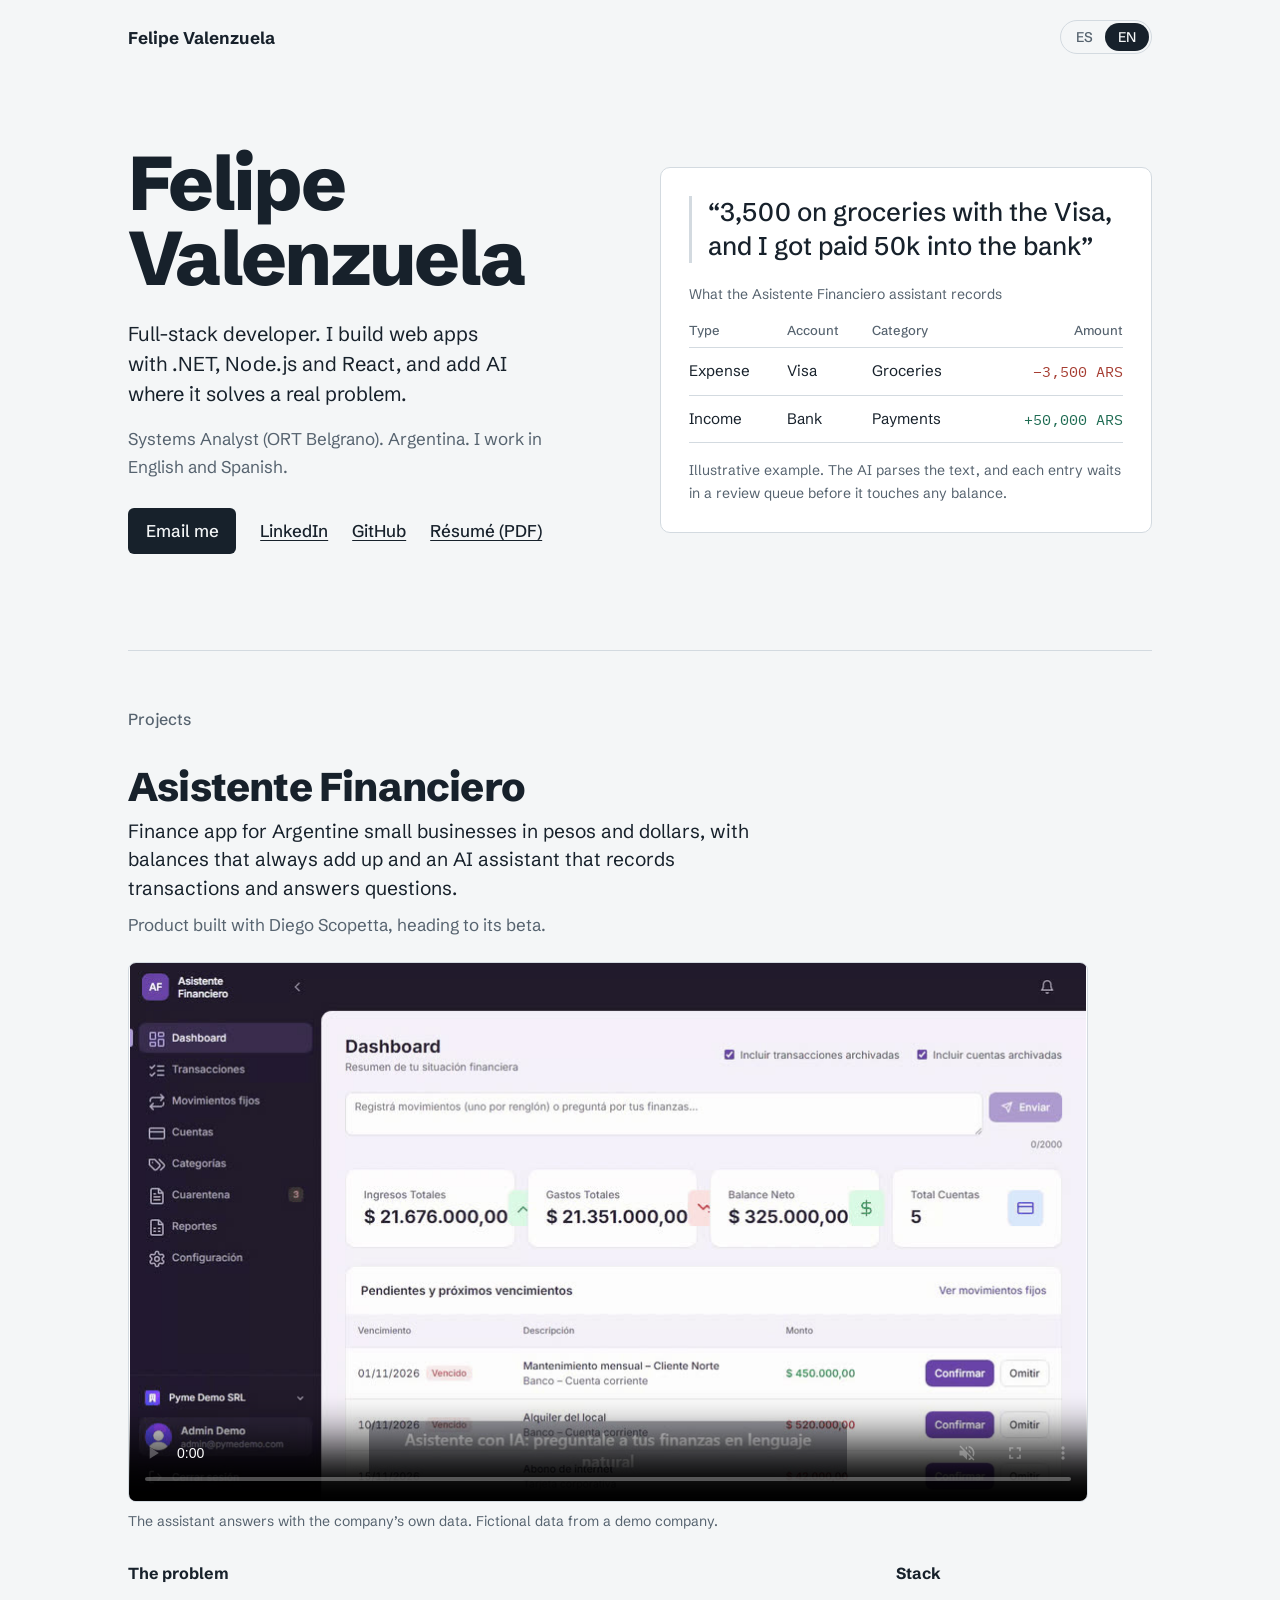
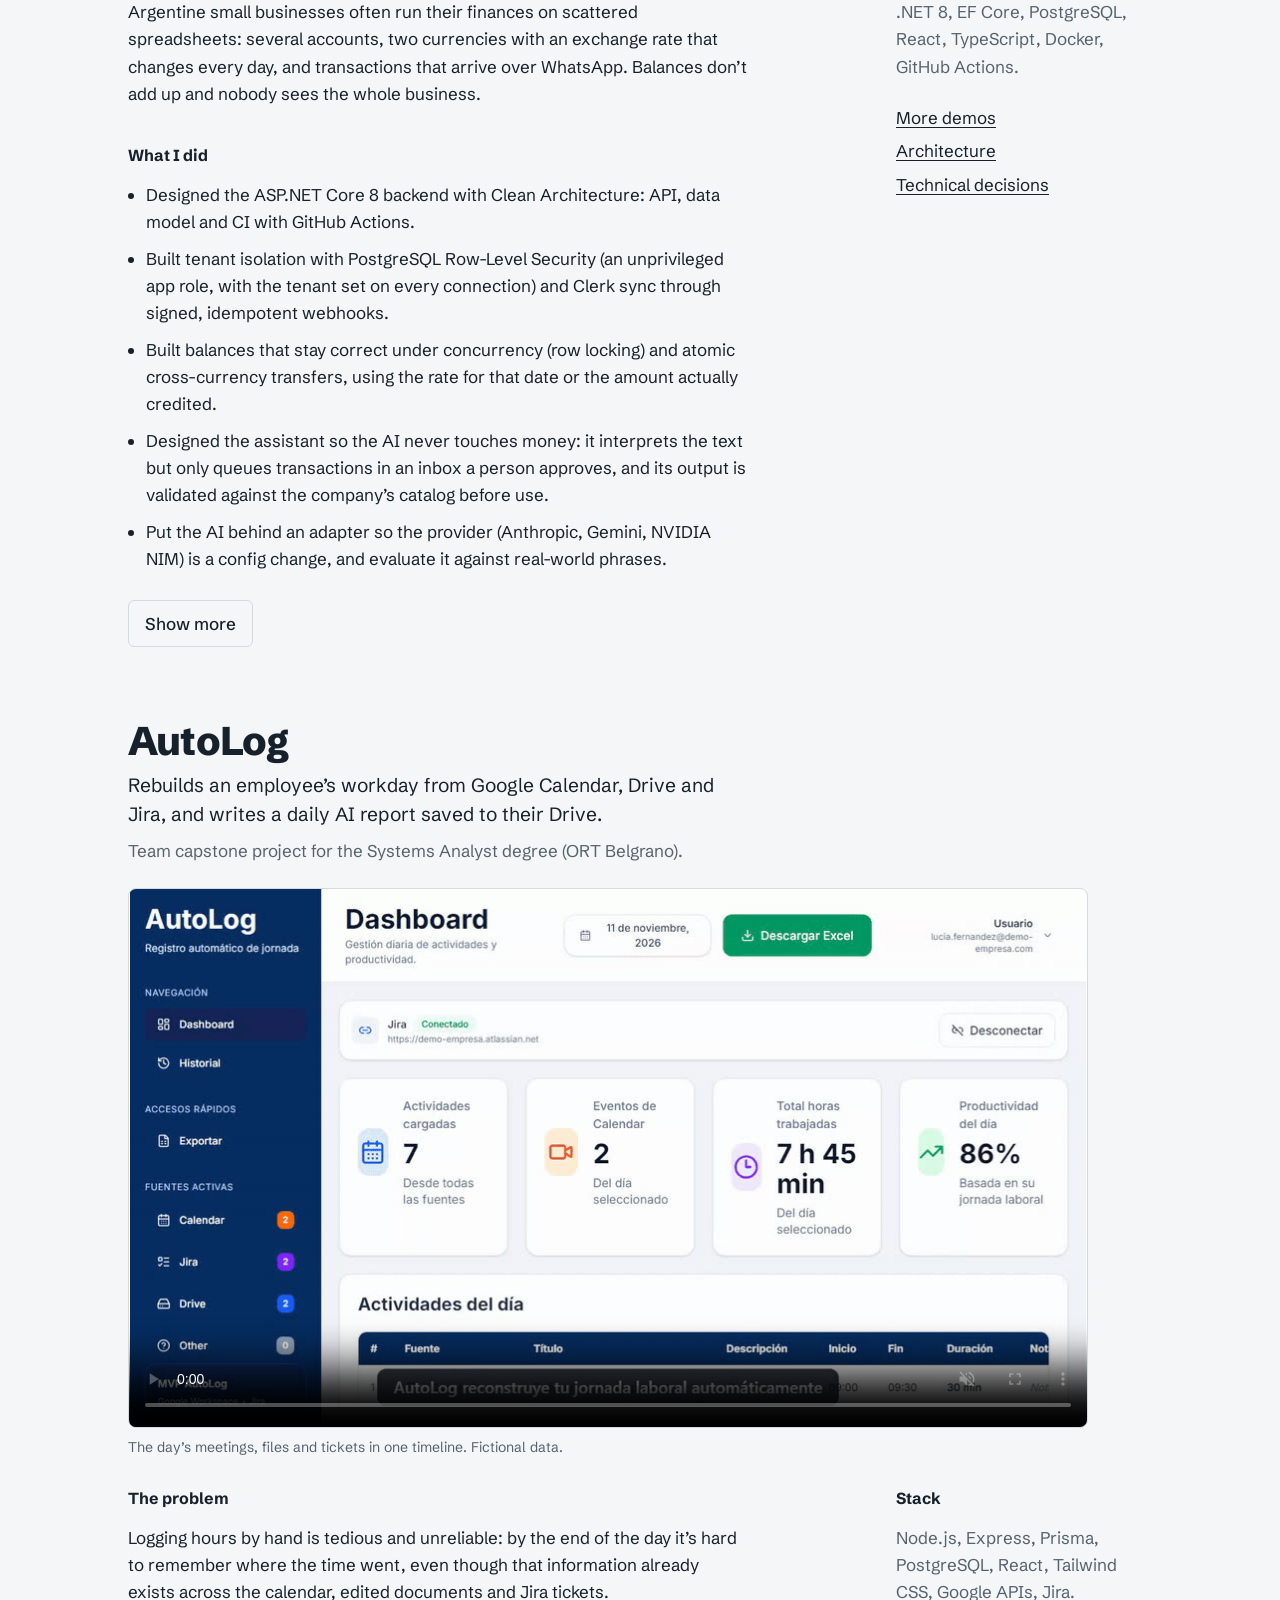
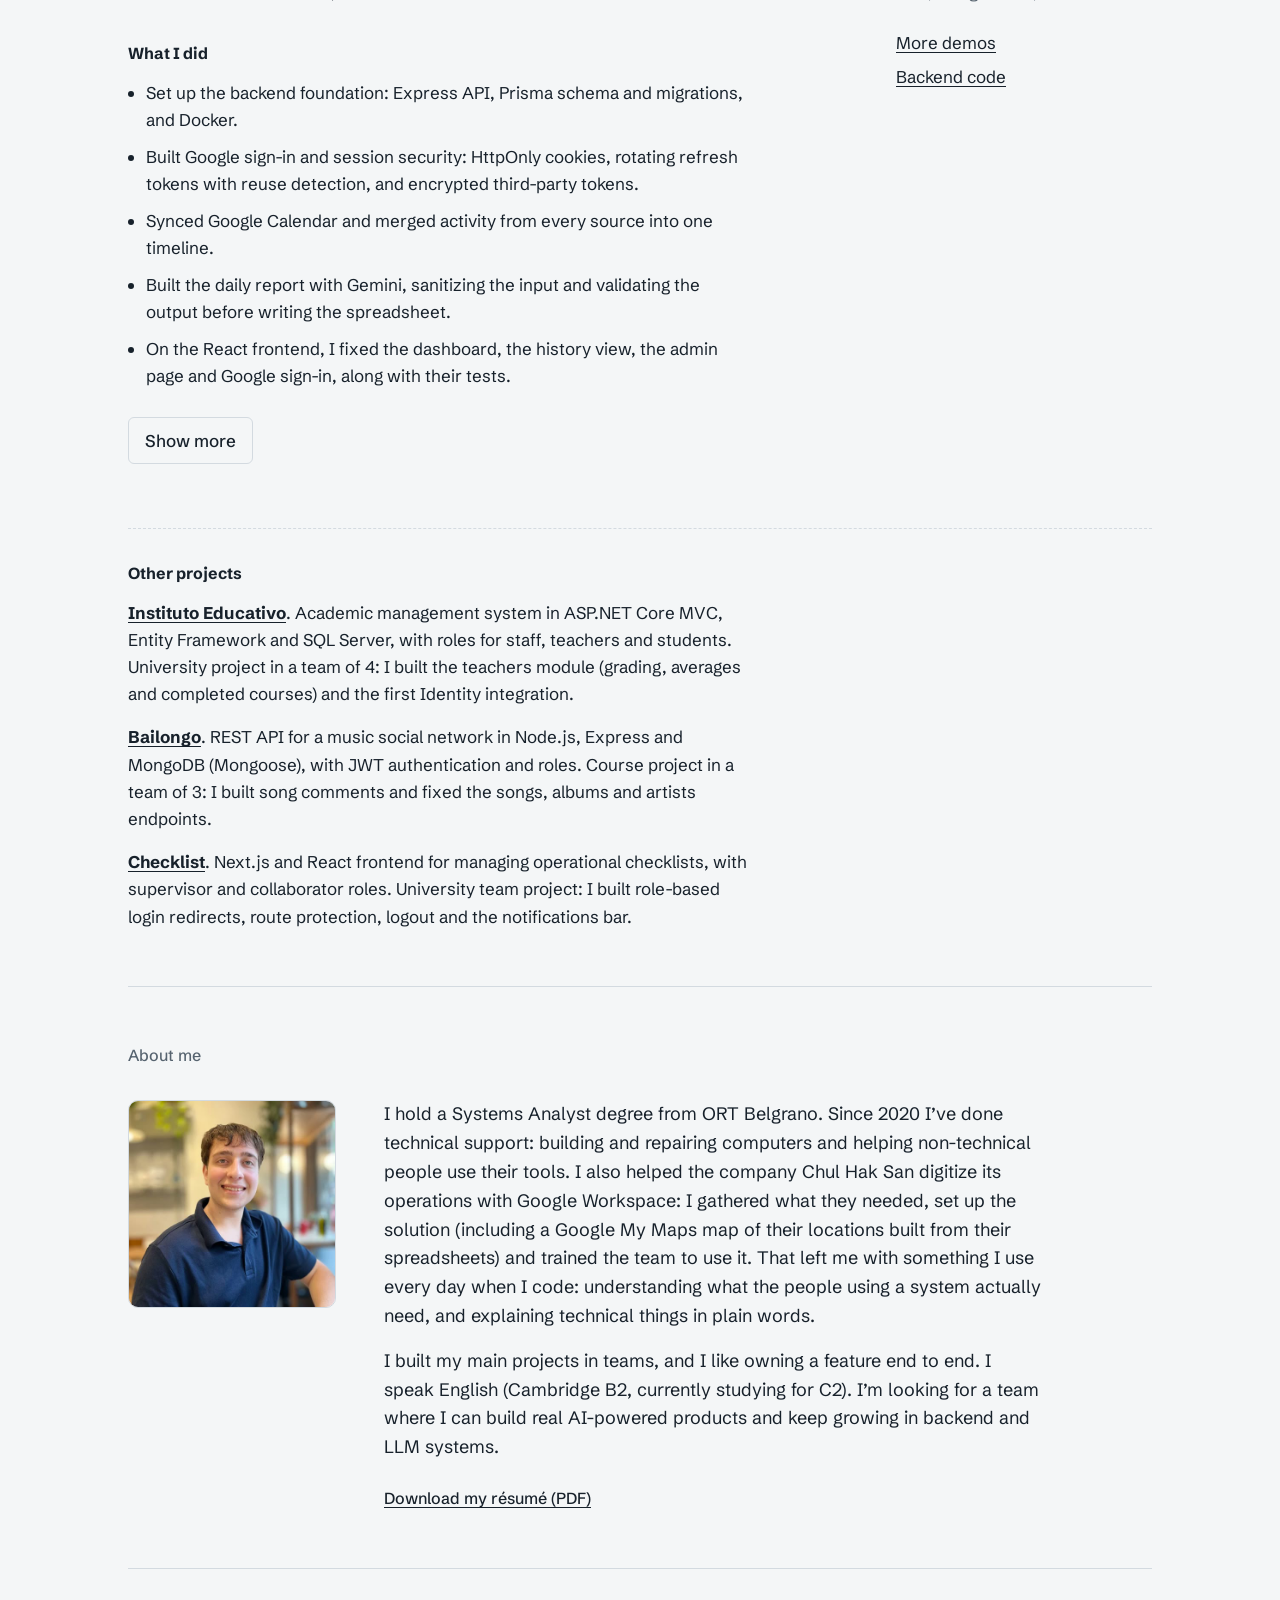
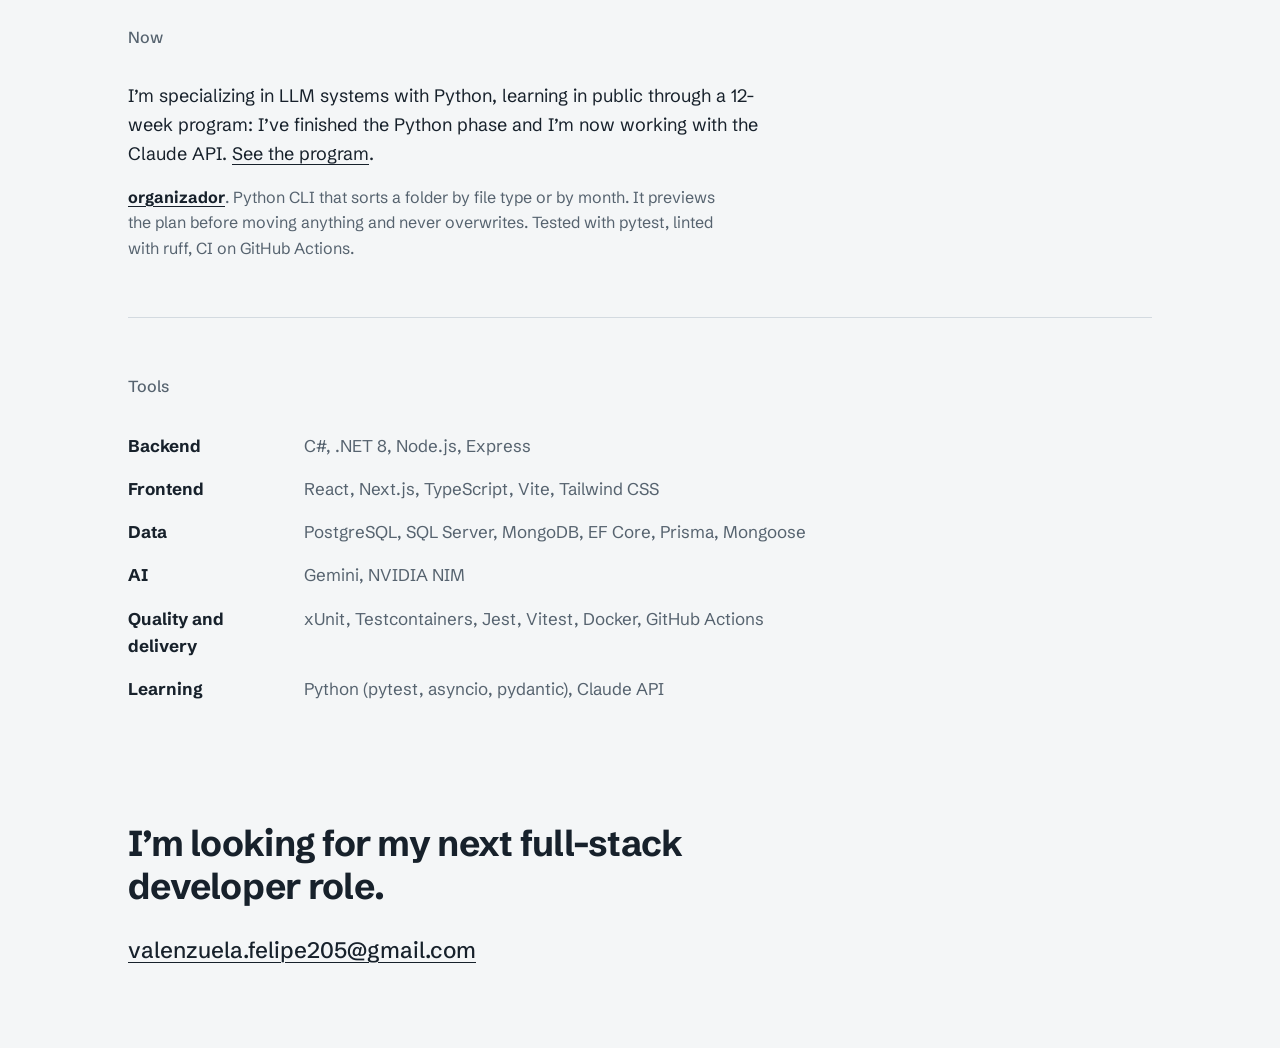
==== index.html @ 550e74db "Publicar portfolio personal Web bilingüe (ES/EN) con Asistente Financiero, AutoLog, otros proyectos," ====
<!doctype html>
<html lang="es">
<head>
<meta charset="utf-8">
<meta name="viewport" content="width=device-width, initial-scale=1">
<title>Felipe Valenzuela | Full-stack developer</title>
<meta name="description" content="Desarrollador full-stack (.NET, Node.js, React) que integra IA en productos reales. Full-stack developer integrating AI into real products.">
<meta property="og:title" content="Felipe Valenzuela | Full-stack developer">
<meta property="og:description" content="Asistente Financiero, AutoLog y más: proyectos full-stack con IA.">
<meta property="og:image" content="assets/af-asistente.jpg">
<link rel="icon" href="data:image/svg+xml,%3Csvg xmlns='http://www.w3.org/2000/svg' viewBox='0 0 32 32'%3E%3Crect width='32' height='32' rx='6' fill='%2317212B'/%3E%3Ctext x='16' y='21.5' font-family='Arial' font-weight='700' font-size='14' fill='%23F4F6F7' text-anchor='middle'%3EFV%3C/text%3E%3C/svg%3E">
<link rel="preconnect" href="https://fonts.googleapis.com">
<link rel="preconnect" href="https://fonts.gstatic.com" crossorigin>
<link href="https://fonts.googleapis.com/css2?family=IBM+Plex+Mono:wght@400;500&family=Schibsted+Grotesk:wght@400;500;700;800&display=swap" rel="stylesheet">
<script>
  // Idioma: ?lang= > elección guardada > idioma del navegador. Corre antes de pintar para evitar parpadeo.
  (function () {
    var q = new URLSearchParams(location.search).get("lang"), saved = null;
    try { saved = localStorage.getItem("lang"); } catch (e) {}
    var lang = q || saved || ((navigator.language || "es").toLowerCase().indexOf("es") === 0 ? "es" : "en");
    document.documentElement.lang = lang === "en" ? "en" : "es";
  })();
</script>
<style>
  :root {
    --paper: #F4F6F7;
    --surface: #FFFFFF;
    --ink: #17212B;
    --muted: #56636F;
    --rule: #D3DAE0;
    --credit: #1E6B52;
    --debit: #A63D32;
    --focus: #1E6B52;
    --sans: "Schibsted Grotesk", system-ui, sans-serif;
    --mono: "IBM Plex Mono", ui-monospace, monospace;
    color-scheme: light;
  }
  @media (prefers-color-scheme: dark) {
    :root {
      --paper: #12181E;
      --surface: #1A222A;
      --ink: #E6EBEF;
      --muted: #9AA7B2;
      --rule: #2C3741;
      --credit: #5FBF97;
      --debit: #E0786B;
      --focus: #5FBF97;
      color-scheme: dark;
    }
  }

  html[lang="es"] [data-l="en"], html[lang="en"] [data-l="es"] { display: none; }

  * { box-sizing: border-box; }
  body {
    margin: 0;
    background: var(--paper);
    color: var(--ink);
    font: 400 1.0625rem/1.6 var(--sans);
    -webkit-font-smoothing: antialiased;
  }
  a { color: inherit; text-decoration-thickness: 1px; text-underline-offset: 0.2em; }
  a:hover { text-decoration-thickness: 2px; }
  :focus-visible { outline: 2px solid var(--focus); outline-offset: 3px; border-radius: 2px; }
  .wrap { max-width: 68rem; margin: 0 auto; padding: 0 1rem; }
  @media (min-width: 48rem) { .wrap { padding: 0 2rem; } }

  /* Barra superior */
  .top { display: flex; justify-content: space-between; align-items: center; padding: 1.25rem 0; }
  .top .name { font-weight: 700; text-decoration: none; }
  .langs { display: flex; border: 1px solid var(--rule); border-radius: 999px; padding: 2px; }
  .langs button {
    font: 500 0.875rem/1 var(--sans); color: var(--muted); background: none; border: 0;
    padding: 0.45rem 0.8rem; border-radius: 999px; cursor: pointer;
  }
  .langs button[aria-pressed="true"] { background: var(--ink); color: var(--paper); }

  /* Hero */
  .hero { display: grid; gap: 2.5rem; padding: 3rem 0 4.5rem; align-items: center; }
  @media (min-width: 60rem) { .hero { grid-template-columns: 1fr 1.05fr; gap: 4rem; padding: 4.5rem 0 6rem; } }
  h1 {
    font-size: clamp(2.75rem, 7vw, 4.75rem); line-height: 0.98; font-weight: 800;
    letter-spacing: -0.035em; margin: 0 0 1.5rem;
  }
  .lede { font-size: 1.25rem; line-height: 1.5; max-width: 32ch; margin: 0 0 1rem; }
  .meta { color: var(--muted); margin: 0 0 1.75rem; max-width: 46ch; }
  .contact { display: flex; flex-wrap: wrap; gap: 0.75rem 1.5rem; padding: 0; margin: 0; list-style: none; font-weight: 500; }
  .btn {
    display: inline-block; background: var(--ink); color: var(--paper); text-decoration: none;
    padding: 0.6rem 1.1rem; border-radius: 6px; margin: -0.6rem 0;
  }
  .contact li { padding: 0.6rem 0; }

  /* El ejemplo del asistente: lo único llamativo de la página */
  .demo { background: var(--surface); border: 1px solid var(--rule); border-radius: 10px; padding: 1.25rem; }
  @media (min-width: 48rem) { .demo { padding: 1.75rem; } }
  .said {
    font-size: clamp(1.25rem, 2.6vw, 1.6rem); line-height: 1.3; font-weight: 500; margin: 0 0 1.25rem;
    padding-left: 1rem; border-left: 3px solid var(--rule);
  }
  .demo table { width: 100%; border-collapse: collapse; font-size: 0.95rem; }
  .demo caption { text-align: left; color: var(--muted); font-size: 0.875rem; padding-bottom: 0.5rem; }
  .demo th { text-align: left; font-weight: 500; color: var(--muted); font-size: 0.8125rem; padding: 0.4rem 0.5rem 0.4rem 0; border-bottom: 1px solid var(--rule); }
  .demo td { padding: 0.7rem 0.5rem 0.7rem 0; border-bottom: 1px solid var(--rule); vertical-align: top; }
  .demo .amt { font-family: var(--mono); font-variant-numeric: tabular-nums; text-align: right; white-space: nowrap; padding-right: 0; }
  .demo th.amt { font-family: var(--sans); }
  .out { color: var(--debit); }
  .in { color: var(--credit); }
  .demo .note { color: var(--muted); font-size: 0.875rem; margin: 1rem 0 0; }
  @media (prefers-reduced-motion: no-preference) {
    .demo tbody tr { opacity: 0; transform: translateY(4px); animation: row 0.45s ease-out forwards; }
    .demo tbody tr:nth-child(1) { animation-delay: 0.5s; }
    .demo tbody tr:nth-child(2) { animation-delay: 0.8s; }
    @keyframes row { to { opacity: 1; transform: none; } }
  }

  /* Secciones */
  section { border-top: 1px solid var(--rule); padding: 3.5rem 0; }
  h2 { font-size: 1rem; font-weight: 500; color: var(--muted); margin: 0 0 2rem; }
  .project + .project { margin-top: 4.5rem; }
  h3 { font-size: clamp(1.75rem, 4vw, 2.5rem); line-height: 1.1; letter-spacing: -0.02em; font-weight: 800; margin: 0 0 0.5rem; }
  .summary { font-size: 1.2rem; line-height: 1.5; max-width: 52ch; margin: 0 0 0.5rem; }
  .context { color: var(--muted); margin: 0 0 1.5rem; }
  figure { margin: 0 0 1.75rem; }
  video { display: block; width: 100%; max-width: 960px; height: auto; aspect-ratio: 16 / 9; border: 1px solid var(--rule); border-radius: 8px; background: var(--surface); }
  figcaption { color: var(--muted); font-size: 0.875rem; margin-top: 0.5rem; }
  .body { display: grid; gap: 2rem; }
  @media (min-width: 52rem) { .body { grid-template-columns: minmax(0, 1fr) 16rem; gap: 3rem; } }
  h4 { font-size: 1rem; font-weight: 700; margin: 0 0 0.75rem; }
  .detail > h4:not(:first-child) { margin-top: 2.25rem; }
  .detail > p { margin: 0; max-width: 62ch; }
  .decisions { margin: 0; max-width: 62ch; }
  .decisions dt { font-weight: 500; }
  .decisions dd { margin: 0.15rem 0 1rem; color: var(--muted); }
  .decisions dd:last-child { margin-bottom: 0; }
  @media (min-width: 52rem) { .side { position: sticky; top: 1.5rem; align-self: start; } }
  .more { margin-top: 1.75rem; }
  .more > h4 { margin-top: 2.25rem; }
  .more summary {
    display: inline-block; list-style: none; cursor: pointer; font-weight: 500;
    background: transparent; color: var(--ink); border: 1px solid var(--rule);
    padding: 0.55rem 1rem; border-radius: 6px;
  }
  .more summary::-webkit-details-marker { display: none; }
  .more summary:hover { border-color: var(--muted); }
  .more .opened, .more[open] .closed { display: none; }
  .more[open] .opened { display: inline; }
  .did { margin: 0; padding-left: 1.1rem; max-width: 62ch; }
  .did li + li { margin-top: 0.6rem; }
  .side p { margin: 0 0 1.5rem; color: var(--muted); }
  .side ul { list-style: none; padding: 0; margin: 0; }
  .side li + li { margin-top: 0.4rem; }

  .now p { max-width: 60ch; margin: 0; font-size: 1.125rem; }
  .now p.small { margin-top: 1rem; font-size: 1rem; color: var(--muted); }
  .now p.small a { color: var(--ink); font-weight: 700; }
  .others { margin-top: 4rem; padding-top: 2rem; border-top: 1px dashed var(--rule); }
  .others p { margin: 0; max-width: 62ch; }
  .others p + p { margin-top: 1rem; }
  .others a { font-weight: 700; }
  .about-grid { display: grid; gap: 1.75rem; align-items: start; }
  @media (min-width: 48rem) { .about-grid { grid-template-columns: 13rem 1fr; gap: 3rem; } }
  .photo { display: block; width: 100%; max-width: 13rem; height: auto; border-radius: 10px; border: 1px solid var(--rule); }
  .about p { max-width: 60ch; margin: 0 0 1rem; font-size: 1.125rem; }
  .about p:last-child { margin: 1.5rem 0 0; font-size: 1rem; font-weight: 500; }
  .tools { display: grid; gap: 1rem 2rem; margin: 0; }
  @media (min-width: 40rem) { .tools { grid-template-columns: 9rem 1fr; } }
  .tools dt { font-weight: 700; }
  .tools dd { margin: 0; color: var(--muted); }

  .end { padding: 4rem 0 5rem; }
  .end p { font-size: clamp(1.5rem, 3.5vw, 2.25rem); line-height: 1.2; font-weight: 700; letter-spacing: -0.02em; max-width: 26ch; margin: 0 0 1.5rem; }
  .end .mail { font-size: clamp(1.1rem, 2.5vw, 1.4rem); font-weight: 500; overflow-wrap: anywhere; }
</style>
</head>
<body>
<div class="wrap">

  <header class="top">
    <a class="name" href="#">Felipe Valenzuela</a>
    <div class="langs" role="group" aria-label="Idioma / Language">
      <button type="button" data-set="es" aria-pressed="false">ES</button>
      <button type="button" data-set="en" aria-pressed="false">EN</button>
    </div>
  </header>

  <main>
    <div class="hero">
      <div>
        <h1>Felipe Valenzuela</h1>
        <p class="lede">
          <span data-l="es">Desarrollador full-stack. Construyo aplicaciones web con .NET, Node.js y React, y les integro IA donde resuelve un problema real.</span>
          <span data-l="en">Full-stack developer. I build web apps with .NET, Node.js and React, and add AI where it solves a real problem.</span>
        </p>
        <p class="meta">
          <span data-l="es">Analista de Sistemas (ORT Belgrano). Argentina. Trabajo en español e inglés.</span>
          <span data-l="en">Systems Analyst (ORT Belgrano). Argentina. I work in English and Spanish.</span>
        </p>
        <ul class="contact">
          <li><a class="btn" href="mailto:valenzuela.felipe205@gmail.com"><span data-l="es">Escribime</span><span data-l="en">Email me</span></a></li>
          <li><a href="https://www.linkedin.com/in/felipe-valenzuelaa/">LinkedIn</a></li>
          <li><a href="https://github.com/FelipeValenzuela00">GitHub</a></li>
          <li><a data-l="es" href="assets/cv-felipe-valenzuela-es.pdf">CV (PDF)</a><a data-l="en" href="assets/cv-felipe-valenzuela-en.pdf">Résumé (PDF)</a></li>
        </ul>
      </div>

      <div class="demo">
        <p class="said">
          <span data-l="es">«3500 de súper con la Visa y cobré 50 mil en el banco»</span>
          <span data-l="en">“3,500 on groceries with the Visa, and I got paid 50k into the bank”</span>
        </p>
        <table>
          <caption>
            <span data-l="es">Lo que registra el asistente de Asistente Financiero</span>
            <span data-l="en">What the Asistente Financiero assistant records</span>
          </caption>
          <thead>
            <tr>
              <th scope="col"><span data-l="es">Tipo</span><span data-l="en">Type</span></th>
              <th scope="col"><span data-l="es">Cuenta</span><span data-l="en">Account</span></th>
              <th scope="col"><span data-l="es">Categoría</span><span data-l="en">Category</span></th>
              <th scope="col" class="amt"><span data-l="es">Monto</span><span data-l="en">Amount</span></th>
            </tr>
          </thead>
          <tbody>
            <tr>
              <td><span data-l="es">Gasto</span><span data-l="en">Expense</span></td>
              <td>Visa</td>
              <td><span data-l="es">Supermercado</span><span data-l="en">Groceries</span></td>
              <td class="amt out"><span data-l="es">−3.500</span><span data-l="en">−3,500</span> ARS</td>
            </tr>
            <tr>
              <td><span data-l="es">Ingreso</span><span data-l="en">Income</span></td>
              <td><span data-l="es">Banco</span><span data-l="en">Bank</span></td>
              <td><span data-l="es">Cobros</span><span data-l="en">Payments</span></td>
              <td class="amt in"><span data-l="es">+50.000</span><span data-l="en">+50,000</span> ARS</td>
            </tr>
          </tbody>
        </table>
        <p class="note">
          <span data-l="es">Ejemplo ilustrativo. La IA interpreta el texto y cada movimiento queda en una bandeja de revisión antes de tocar los saldos.</span>
          <span data-l="en">Illustrative example. The AI parses the text, and each entry waits in a review queue before it touches any balance.</span>
        </p>
      </div>
    </div>

    <section aria-labelledby="proyectos">
      <h2 id="proyectos"><span data-l="es">Proyectos</span><span data-l="en">Projects</span></h2>

      <article class="project">
        <h3>Asistente Financiero</h3>
        <p class="summary">
          <span data-l="es">Finanzas para pymes argentinas en pesos y dólares, con saldos que siempre cierran y un asistente con IA que registra movimientos y responde consultas.</span>
          <span data-l="en">Finance app for Argentine small businesses in pesos and dollars, with balances that always add up and an AI assistant that records transactions and answers questions.</span>
        </p>
        <p class="context">
          <span data-l="es">Producto en desarrollo con Diego Scopetta, en camino a su beta.</span>
          <span data-l="en">Product built with Diego Scopetta, heading to its beta.</span>
        </p>
        <figure>
          <video src="assets/af-asistente.mp4" poster="assets/af-asistente.jpg" width="960" height="540" muted loop playsinline controls preload="metadata" data-autoplay></video>
          <figcaption>
            <span data-l="es">El asistente responde con los datos de la empresa. Datos ficticios de «Pyme Demo SRL».</span>
            <span data-l="en">The assistant answers with the company’s own data. Fictional data from a demo company.</span>
          </figcaption>
        </figure>
        <div class="body">
          <div class="detail">
            <h4><span data-l="es">El problema</span><span data-l="en">The problem</span></h4>
            <p>
              <span data-l="es">Las pymes argentinas suelen llevar sus finanzas en planillas sueltas: varias cuentas, dos monedas con una cotización que cambia todos los días y movimientos que llegan por WhatsApp. Los saldos no cierran y nadie ve el negocio completo.</span>
              <span data-l="en">Argentine small businesses often run their finances on scattered spreadsheets: several accounts, two currencies with an exchange rate that changes every day, and transactions that arrive over WhatsApp. Balances don’t add up and nobody sees the whole business.</span>
            </p>
            <h4><span data-l="es">Qué hice</span><span data-l="en">What I did</span></h4>
            <ul class="did">
              <li>
                <span data-l="es">Diseñé el backend en ASP.NET Core 8 con Clean Architecture: API, modelo de datos y CI con GitHub Actions.</span>
                <span data-l="en">Designed the ASP.NET Core 8 backend with Clean Architecture: API, data model and CI with GitHub Actions.</span>
              </li>
              <li>
                <span data-l="es">Implementé el aislamiento entre empresas con Row-Level Security en PostgreSQL (rol de la app sin privilegios y empresa fijada en cada conexión) y la sincronización con Clerk por webhooks firmados e idempotentes.</span>
                <span data-l="en">Built tenant isolation with PostgreSQL Row-Level Security (an unprivileged app role, with the tenant set on every connection) and Clerk sync through signed, idempotent webhooks.</span>
              </li>
              <li>
                <span data-l="es">Construí saldos consistentes bajo concurrencia (bloqueo de filas) y transferencias atómicas entre monedas, con la cotización de la fecha o el monto realmente acreditado.</span>
                <span data-l="en">Built balances that stay correct under concurrency (row locking) and atomic cross-currency transfers, using the rate for that date or the amount actually credited.</span>
              </li>
              <li>
                <span data-l="es">Diseñé el asistente para que la IA nunca toque el dinero: interpreta el texto, pero solo carga movimientos en una bandeja que aprueba una persona, y su respuesta se valida contra el catálogo de la empresa antes de usarla.</span>
                <span data-l="en">Designed the assistant so the AI never touches money: it interprets the text but only queues transactions in an inbox a person approves, and its output is validated against the company’s catalog before use.</span>
              </li>
              <li>
                <span data-l="es">Integré la IA detrás de un adapter para cambiar de proveedor (Anthropic, Gemini, NVIDIA NIM) por configuración, y la evalúo con frases de uso real.</span>
                <span data-l="en">Put the AI behind an adapter so the provider (Anthropic, Gemini, NVIDIA NIM) is a config change, and evaluate it against real-world phrases.</span>
              </li>
            </ul>

            <details class="more">
            <summary><span data-l="es"><span class="closed">Mostrar más</span><span class="opened">Mostrar menos</span></span><span data-l="en"><span class="closed">Show more</span><span class="opened">Show less</span></span></summary>
            <h4><span data-l="es">Decisiones técnicas</span><span data-l="en">Technical decisions</span></h4>
            <dl class="decisions">
              <dt><span data-l="es">Row-Level Security en una sola base de datos</span><span data-l="en">Row-Level Security in a single database</span></dt>
              <dd>
                <span data-l="es">Aísla los datos de cada empresa en la propia base, sin el costo operativo de tener una base por cliente.</span>
                <span data-l="en">Isolates each company’s data inside the database itself, without the operational cost of one database per customer.</span>
              </dd>
              <dt><span data-l="es">Montos en decimal y cotización guardada en cada transacción</span><span data-l="en">Decimal amounts, and the exchange rate stored on every transaction</span></dt>
              <dd>
                <span data-l="es">Cuentas exactas y reportes históricos que no cambian cuando cambia el dólar.</span>
                <span data-l="en">Exact math, and historical reports that don’t change when the dollar does.</span>
              </dd>
              <dt><span data-l="es">Saldos incrementales con bloqueo de filas</span><span data-l="en">Incremental balances with row locking</span></dt>
              <dd>
                <span data-l="es">Dos gastos simultáneos sobre la misma cuenta no pueden dejar un saldo incorrecto.</span>
                <span data-l="en">Two simultaneous expenses on the same account can’t leave a wrong balance.</span>
              </dd>
              <dt><span data-l="es">La salida del modelo es entrada no confiable</span><span data-l="en">Model output is untrusted input</span></dt>
              <dd>
                <span data-l="es">El texto del usuario se sanea antes de llegar al modelo, y su respuesta pasa por un parser estricto que solo acepta valores conocidos y cuentas o categorías de la empresa.</span>
                <span data-l="en">User text is sanitized before it reaches the model, and its response goes through a strict parser that only accepts known values and the company’s own accounts and categories.</span>
              </dd>
              <dt><span data-l="es">IA detrás de un adapter</span><span data-l="en">AI behind an adapter</span></dt>
              <dd>
                <span data-l="es">Cambiar de proveedor es un cambio de configuración, así que puedo comparar modelos con los mismos datos antes de elegir uno.</span>
                <span data-l="en">Switching providers is a config change, so I can compare models on the same data before choosing one.</span>
              </dd>
            </dl>

            <h4><span data-l="es">Cómo sé que funciona</span><span data-l="en">How I know it works</span></h4>
            <ul class="did">
              <li>
                <span data-l="es">El proyecto tiene más de 2.000 tests automatizados: unitarios, de integración contra PostgreSQL real (Testcontainers) y de frontend.</span>
                <span data-l="en">The project has over 2,000 automated tests: unit, integration against a real PostgreSQL (Testcontainers), and frontend.</span>
              </li>
              <li>
                <span data-l="es">Escribí un test que lanza 20 gastos en paralelo sobre la misma cuenta y otro que aplica 50 operaciones aleatorias con semilla fija: en los dos, el saldo final siempre cuadra.</span>
                <span data-l="en">I wrote one test that fires 20 parallel expenses at the same account and another that applies 50 seeded random operations: in both, the final balance always adds up.</span>
              </li>
              <li>
                <span data-l="es">Armé una evaluación propia que mide, campo por campo, qué tan bien interpreta cada modelo frases de uso real, además de su latencia, su costo y su resistencia a la manipulación. La corro antes de elegir o cambiar de modelo.</span>
                <span data-l="en">I built a custom evaluation that measures, field by field, how well each model parses real-world phrases, plus latency, cost and resistance to manipulation. I run it before choosing or switching models.</span>
              </li>
              <li>
                <span data-l="es">Cada PR pasa por CI con analizadores en modo estricto y migraciones probadas contra PostgreSQL.</span>
                <span data-l="en">Every PR runs CI with strict analyzers and migrations tested against PostgreSQL.</span>
              </li>
            </ul>

            <h4><span data-l="es">Lo que aprendí</span><span data-l="en">What I learned</span></h4>
            <ul class="did">
              <li>
                <span data-l="es">A medir la IA en vez de suponer: la evaluación mostró que el modelo gratuito acierta la mayoría de las frases pero falla con las transferencias entre cuentas. Ahora sé qué mejorar en el prompt y qué pedirle al modelo de producción.</span>
                <span data-l="en">To measure the AI instead of guessing: the evaluation showed the free model gets most phrases right but fails on transfers between accounts. Now I know what to fix in the prompt and what to require from the production model.</span>
              </li>
              <li>
                <span data-l="es">El primer mes nos repartimos el trabajo por capas (yo el backend, Diego el frontend). Lo cambiamos pronto: desde entonces cada uno es dueño de una funcionalidad de punta a punta, y eso redujo las dependencias entre los dos.</span>
                <span data-l="en">For the first month we split the work by layer (me on the backend, Diego on the frontend). We changed it early: since then each of us owns a feature end to end, which cut the dependencies between us.</span>
              </li>
            </ul>

            <h4><span data-l="es">También construí</span><span data-l="en">I also built</span></h4>
            <ul class="did">
              <li>
                <span data-l="es">Importación de extractos en CSV con detección de duplicados, errores por número de fila y neutralización de fórmulas para evitar inyecciones en planillas.</span>
                <span data-l="en">CSV statement import with duplicate detection, per-row errors and formula neutralization to prevent spreadsheet injection.</span>
              </li>
              <li>
                <span data-l="es">Gastos e ingresos fijos que se confirman cada mes y no tocan el saldo hasta que se aprueban.</span>
                <span data-l="en">Recurring expenses and income confirmed monthly, without touching balances until approved.</span>
              </li>
            </ul>
            </details>
          </div>
          <div class="side">
            <h4>Stack</h4>
            <p>.NET 8, EF Core, PostgreSQL, React, TypeScript, Docker, GitHub Actions.</p>
            <ul>
              <li><a href="https://github.com/FelipeValenzuela00/AsistenteFinanciero"><span data-l="es">Ver más demos</span><span data-l="en">More demos</span></a></li>
              <li><a href="https://github.com/FelipeValenzuela00/AsistenteFinanciero/blob/main/docs/arquitectura.md"><span data-l="es">Arquitectura</span><span data-l="en">Architecture</span></a></li>
              <li><a href="https://github.com/FelipeValenzuela00/AsistenteFinanciero/tree/main/docs/decisiones"><span data-l="es">Decisiones técnicas</span><span data-l="en">Technical decisions</span></a></li>
            </ul>
          </div>
        </div>
      </article>

      <article class="project">
        <h3>AutoLog</h3>
        <p class="summary">
          <span data-l="es">Reconstruye la jornada laboral a partir de Google Calendar, Drive y Jira, y genera un informe diario con IA que se guarda en el Drive del empleado.</span>
          <span data-l="en">Rebuilds an employee’s workday from Google Calendar, Drive and Jira, and writes a daily AI report saved to their Drive.</span>
        </p>
        <p class="context">
          <span data-l="es">Proyecto final de Analista en Sistemas (ORT Belgrano), en equipo.</span>
          <span data-l="en">Team capstone project for the Systems Analyst degree (ORT Belgrano).</span>
        </p>
        <figure>
          <video src="assets/autolog-dashboard.mp4" poster="assets/autolog-dashboard.jpg" width="960" height="540" muted loop playsinline controls preload="metadata" data-autoplay></video>
          <figcaption>
            <span data-l="es">Reuniones, archivos y tickets del día en una sola línea de tiempo. Datos ficticios.</span>
            <span data-l="en">The day’s meetings, files and tickets in one timeline. Fictional data.</span>
          </figcaption>
        </figure>
        <div class="body">
          <div class="detail">
            <h4><span data-l="es">El problema</span><span data-l="en">The problem</span></h4>
            <p>
              <span data-l="es">Cargar horas a mano es tedioso y poco confiable: al final del día cuesta recordar en qué se fue el tiempo, aunque esa información ya existe repartida entre el calendario, los documentos editados y los tickets de Jira.</span>
              <span data-l="en">Logging hours by hand is tedious and unreliable: by the end of the day it’s hard to remember where the time went, even though that information already exists across the calendar, edited documents and Jira tickets.</span>
            </p>
            <h4><span data-l="es">Qué hice</span><span data-l="en">What I did</span></h4>
            <ul class="did">
              <li>
                <span data-l="es">Armé la base del backend: API en Express, esquema y migraciones con Prisma, y Docker.</span>
                <span data-l="en">Set up the backend foundation: Express API, Prisma schema and migrations, and Docker.</span>
              </li>
              <li>
                <span data-l="es">Hice el login con Google y la seguridad de sesiones: cookies HttpOnly, refresh tokens rotativos con detección de reuso y tokens de terceros cifrados.</span>
                <span data-l="en">Built Google sign-in and session security: HttpOnly cookies, rotating refresh tokens with reuse detection, and encrypted third-party tokens.</span>
              </li>
              <li>
                <span data-l="es">Sincronicé Google Calendar y unifiqué las actividades de todas las fuentes en una línea de tiempo.</span>
                <span data-l="en">Synced Google Calendar and merged activity from every source into one timeline.</span>
              </li>
              <li>
                <span data-l="es">Generé el informe diario con Gemini, con la entrada sanitizada y la salida validada antes de escribir la planilla.</span>
                <span data-l="en">Built the daily report with Gemini, sanitizing the input and validating the output before writing the spreadsheet.</span>
              </li>
              <li>
                <span data-l="es">En el frontend (React), corregí el dashboard, el historial, la página de administración y el login con Google, junto con sus tests.</span>
                <span data-l="en">On the React frontend, I fixed the dashboard, the history view, the admin page and Google sign-in, along with their tests.</span>
              </li>
            </ul>

            <details class="more">
            <summary><span data-l="es"><span class="closed">Mostrar más</span><span class="opened">Mostrar menos</span></span><span data-l="en"><span class="closed">Show more</span><span class="opened">Show less</span></span></summary>
            <h4><span data-l="es">Decisiones técnicas</span><span data-l="en">Technical decisions</span></h4>
            <dl class="decisions">
              <dt><span data-l="es">Sincronización idempotente</span><span data-l="en">Idempotent sync</span></dt>
              <dd>
                <span data-l="es">Volver a sincronizar el mismo día no duplica actividades: cada una tiene una clave única por usuario, fuente e ID externo.</span>
                <span data-l="en">Re-syncing the same day doesn’t duplicate activities: each one has a unique key per user, source and external ID.</span>
              </dd>
              <dt><span data-l="es">Tokens de terceros cifrados con AES-256-GCM</span><span data-l="en">Third-party tokens encrypted with AES-256-GCM</span></dt>
              <dd>
                <span data-l="es">El proceso diario sincroniza sin que el usuario esté conectado y sin guardar sus credenciales en texto plano.</span>
                <span data-l="en">The daily job syncs without the user being online, and without storing their credentials in plain text.</span>
              </dd>
              <dt><span data-l="es">Refresh tokens rotativos con detección de reuso</span><span data-l="en">Rotating refresh tokens with reuse detection</span></dt>
              <dd>
                <span data-l="es">Si alguien reutiliza un token viejo, se cierran todas las sesiones de ese usuario.</span>
                <span data-l="en">If someone reuses an old token, every session for that user is revoked.</span>
              </dd>
              <dt><span data-l="es">Todo en UTC</span><span data-l="en">Everything in UTC</span></dt>
              <dd>
                <span data-l="es">El “día” de cada informe se interpreta en la zona horaria configurada para cada empleado, así el informe no corta la jornada a la medianoche de otro país.</span>
                <span data-l="en">Each report’s “day” is read in the time zone set for each employee, so a report never cuts the workday at another country’s midnight.</span>
              </dd>
            </dl>

            <h4><span data-l="es">Cómo sé que funciona</span><span data-l="en">How I know it works</span></h4>
            <ul class="did">
              <li>
                <span data-l="es">Tests de backend con Jest y Supertest, y de frontend con Vitest y Testing Library.</span>
                <span data-l="en">Backend tests with Jest and Supertest, frontend tests with Vitest and Testing Library.</span>
              </li>
              <li>
                <span data-l="es">CI en GitHub Actions con análisis de código (CodeQL) y escaneo de seguridad en cada PR.</span>
                <span data-l="en">CI on GitHub Actions with code analysis (CodeQL) and security scanning on every PR.</span>
              </li>
              <li>
                <span data-l="es">Cobertura mínima del 80 %, exigida en el proyecto y cumplida.</span>
                <span data-l="en">An 80% minimum test coverage, required by the project and met.</span>
              </li>
            </ul>

            <h4><span data-l="es">Lo que aprendí</span><span data-l="en">What I learned</span></h4>
            <ul class="did">
              <li>
                <span data-l="es">Fue mi primer proyecto integrando IA. Lo que más me costó fue integrar Google Drive y aprender a combinar APIs de distintos proveedores, como Google y Jira, cada una con su propia autenticación y su propio formato de datos.</span>
                <span data-l="en">It was my first project integrating AI. The hardest part was integrating Google Drive and learning to combine APIs from different providers, like Google and Jira, each with its own authentication and data format.</span>
              </li>
            </ul>
            </details>
          </div>
          <div class="side">
            <h4>Stack</h4>
            <p>Node.js, Express, Prisma, PostgreSQL, React, Tailwind CSS, Google APIs, Jira.</p>
            <ul>
              <li><a href="https://github.com/FelipeValenzuela00/AutoLog"><span data-l="es">Ver más demos</span><span data-l="en">More demos</span></a></li>
              <li><a href="https://github.com/LicFuraca/proyecto-final-back"><span data-l="es">Código del backend</span><span data-l="en">Backend code</span></a></li>
            </ul>
          </div>
        </div>
      </article>

      <div class="others">
        <h4><span data-l="es">Otros proyectos</span><span data-l="en">Other projects</span></h4>
        <p>
          <a href="https://github.com/FelipeValenzuela00/InstitutoEducativo">Instituto Educativo</a>.
          <span data-l="es">Sistema de gestión académica en ASP.NET Core MVC, Entity Framework y SQL Server, con roles para empleados, profesores y alumnos. Proyecto universitario en un equipo de 4: desarrollé el módulo de profesores (calificaciones, promedios y materias concluidas) y la primera integración con Identity.</span>
          <span data-l="en">Academic management system in ASP.NET Core MVC, Entity Framework and SQL Server, with roles for staff, teachers and students. University project in a team of 4: I built the teachers module (grading, averages and completed courses) and the first Identity integration.</span>
        </p>
        <p>
          <a href="https://github.com/santi-porte/Bailongo">Bailongo</a>.
          <span data-l="es">API REST de una red social de música en Node.js, Express y MongoDB (Mongoose), con autenticación JWT y roles. Trabajo práctico en un equipo de 3: desarrollé la funcionalidad de comentarios en canciones y correcciones en canciones, álbumes y artistas.</span>
          <span data-l="en">REST API for a music social network in Node.js, Express and MongoDB (Mongoose), with JWT authentication and roles. Course project in a team of 3: I built song comments and fixed the songs, albums and artists endpoints.</span>
        </p>
        <p>
          <a href="https://github.com/FelipeValenzuela00/checklist">Checklist</a>.
          <span data-l="es">Frontend en Next.js y React para gestionar checklists operativos, con roles de supervisor y colaborador. Proyecto universitario en equipo: hice el login con redirección por rol, la protección de rutas, el cierre de sesión y la barra de notificaciones.</span>
          <span data-l="en">Next.js and React frontend for managing operational checklists, with supervisor and collaborator roles. University team project: I built role-based login redirects, route protection, logout and the notifications bar.</span>
        </p>
      </div>
    </section>

    <section class="about" aria-labelledby="sobre-mi">
      <h2 id="sobre-mi"><span data-l="es">Sobre mí</span><span data-l="en">About me</span></h2>
      <div class="about-grid">
      <img class="photo" src="assets/foto.jpg" width="480" height="480" loading="lazy" alt="Felipe Valenzuela">
      <div>
      <p>
        <span data-l="es">Soy Analista de Sistemas recibido en ORT Belgrano. Desde 2020 hago soporte técnico: armo y reparo computadoras y ayudo a personas sin formación técnica a usar sus herramientas. También ayudé a la empresa Chul Hak San a digitalizar su operación con Google Workspace: relevé qué necesitaban, armé la solución (entre otras cosas, un mapa de sus sedes en Google My Maps generado desde sus planillas) y capacité al equipo para usarla. De ahí me quedó algo que uso todos los días al programar: entender qué necesita de verdad quien va a usar el sistema y explicar lo técnico en palabras simples.</span>
        <span data-l="en">I hold a Systems Analyst degree from ORT Belgrano. Since 2020 I’ve done technical support: building and repairing computers and helping non-technical people use their tools. I also helped the company Chul Hak San digitize its operations with Google Workspace: I gathered what they needed, set up the solution (including a Google My Maps map of their locations built from their spreadsheets) and trained the team to use it. That left me with something I use every day when I code: understanding what the people using a system actually need, and explaining technical things in plain words.</span>
      </p>
      <p>
        <span data-l="es">Mis proyectos principales los hice en equipo, y me gusta ser dueño de una funcionalidad de punta a punta. Hablo inglés (Cambridge B2, cursando C2). Busco un equipo donde construir producto real con IA y seguir creciendo en backend y sistemas con LLMs.</span>
        <span data-l="en">I built my main projects in teams, and I like owning a feature end to end. I speak English (Cambridge B2, currently studying for C2). I’m looking for a team where I can build real AI-powered products and keep growing in backend and LLM systems.</span>
      </p>
      <p><a data-l="es" href="assets/cv-felipe-valenzuela-es.pdf">Descargar mi CV (PDF)</a><a data-l="en" href="assets/cv-felipe-valenzuela-en.pdf">Download my résumé (PDF)</a></p>
      </div>
      </div>
    </section>

    <section class="now" aria-labelledby="ahora">
      <h2 id="ahora"><span data-l="es">Ahora</span><span data-l="en">Now</span></h2>
      <p>
        <span data-l="es">Me estoy especializando en sistemas con LLMs en Python. Lo hago en público en un programa de 12 semanas: ya terminé la fase de Python y ahora estoy trabajando con la API de Claude.</span>
        <span data-l="en">I’m specializing in LLM systems with Python, learning in public through a 12-week program: I’ve finished the Python phase and I’m now working with the Claude API.</span>
        <a href="https://github.com/FelipeValenzuela00/Path-To-AIengineering"><span data-l="es">Ver el programa</span><span data-l="en">See the program</span></a>.
      </p>
      <p class="small">
        <a href="https://github.com/FelipeValenzuela00/Path-To-AIengineering/tree/main/fase1-python/organizador">organizador</a>.
        <span data-l="es">CLI en Python que ordena una carpeta por tipo de archivo o por mes. Muestra el plan antes de mover nada y nunca sobrescribe. Tests con pytest, lint con ruff y CI en GitHub Actions.</span>
        <span data-l="en">Python CLI that sorts a folder by file type or by month. It previews the plan before moving anything and never overwrites. Tested with pytest, linted with ruff, CI on GitHub Actions.</span>
      </p>
    </section>

    <section aria-labelledby="herramientas">
      <h2 id="herramientas"><span data-l="es">Herramientas</span><span data-l="en">Tools</span></h2>
      <dl class="tools">
        <dt>Backend</dt><dd>C#, .NET 8, Node.js, Express</dd>
        <dt>Frontend</dt><dd>React, Next.js, TypeScript, Vite, Tailwind CSS</dd>
        <dt><span data-l="es">Datos</span><span data-l="en">Data</span></dt><dd>PostgreSQL, SQL Server, MongoDB, EF Core, Prisma, Mongoose</dd>
        <dt><span data-l="es">IA</span><span data-l="en">AI</span></dt><dd>Gemini, NVIDIA NIM</dd>
        <dt><span data-l="es">Calidad y despliegue</span><span data-l="en">Quality and delivery</span></dt><dd>xUnit, Testcontainers, Jest, Vitest, Docker, GitHub Actions</dd>
        <dt><span data-l="es">Aprendiendo</span><span data-l="en">Learning</span></dt><dd>Python (pytest, asyncio, pydantic), <span data-l="es">API de Claude</span><span data-l="en">Claude API</span></dd>
      </dl>
    </section>
  </main>

  <footer class="end">
    <p>
      <span data-l="es">Busco mi próximo puesto como desarrollador full-stack.</span>
      <span data-l="en">I’m looking for my next full-stack developer role.</span>
    </p>
    <a class="mail" href="mailto:valenzuela.felipe205@gmail.com">valenzuela.felipe205@gmail.com</a>
  </footer>

</div>
<script>
  (function () {
    var root = document.documentElement;
    var buttons = document.querySelectorAll(".langs button");
    function show(lang) {
      root.lang = lang;
      buttons.forEach(function (b) { b.setAttribute("aria-pressed", String(b.dataset.set === lang)); });
    }
    buttons.forEach(function (b) {
      b.addEventListener("click", function () {
        show(b.dataset.set);
        try { localStorage.setItem("lang", b.dataset.set); } catch (e) {}
      });
    });
    show(root.lang);

    // Videos: se reproducen solos solo si el usuario no pidió reducir el movimiento.
    if (!matchMedia("(prefers-reduced-motion: reduce)").matches) {
      document.querySelectorAll("video[data-autoplay]").forEach(function (v) {
        v.autoplay = true;
        var p = v.play();
        if (p) p.catch(function () {});
      });
    }
  })();
</script>
</body>
</html>
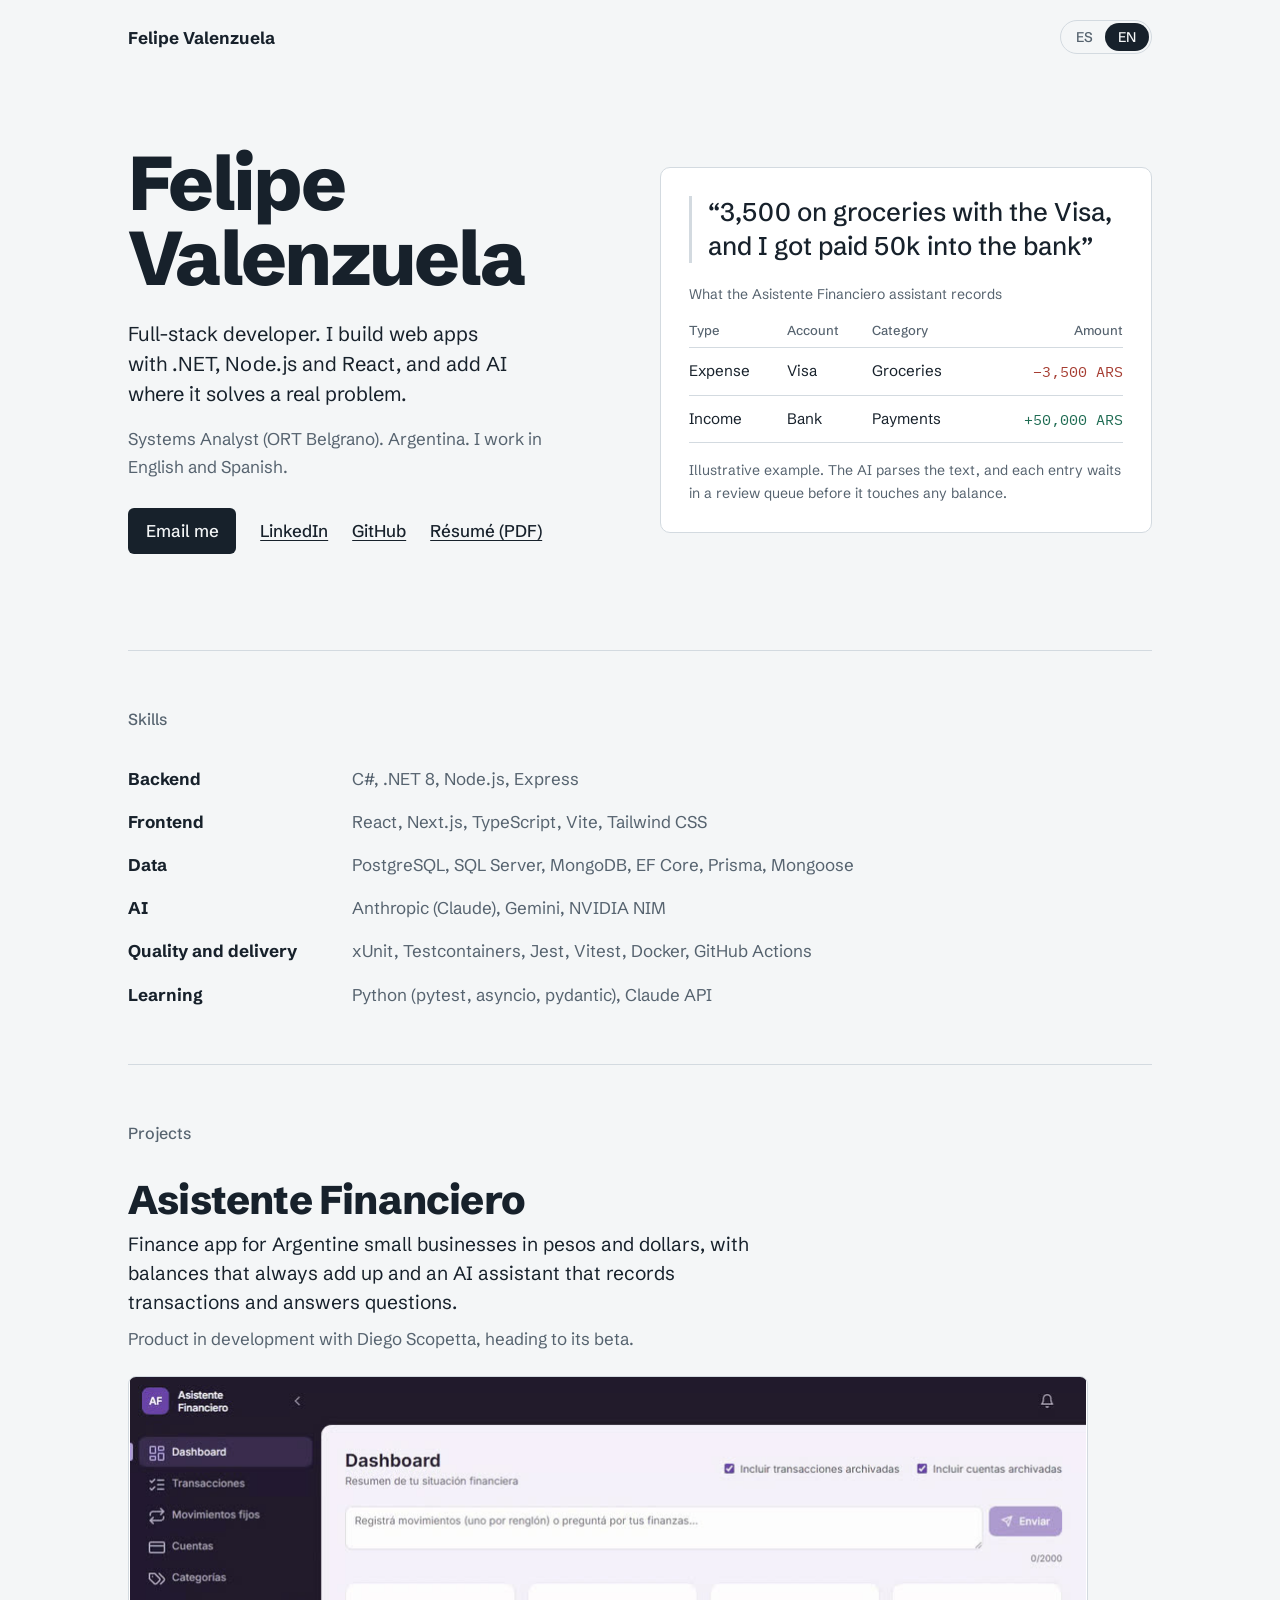
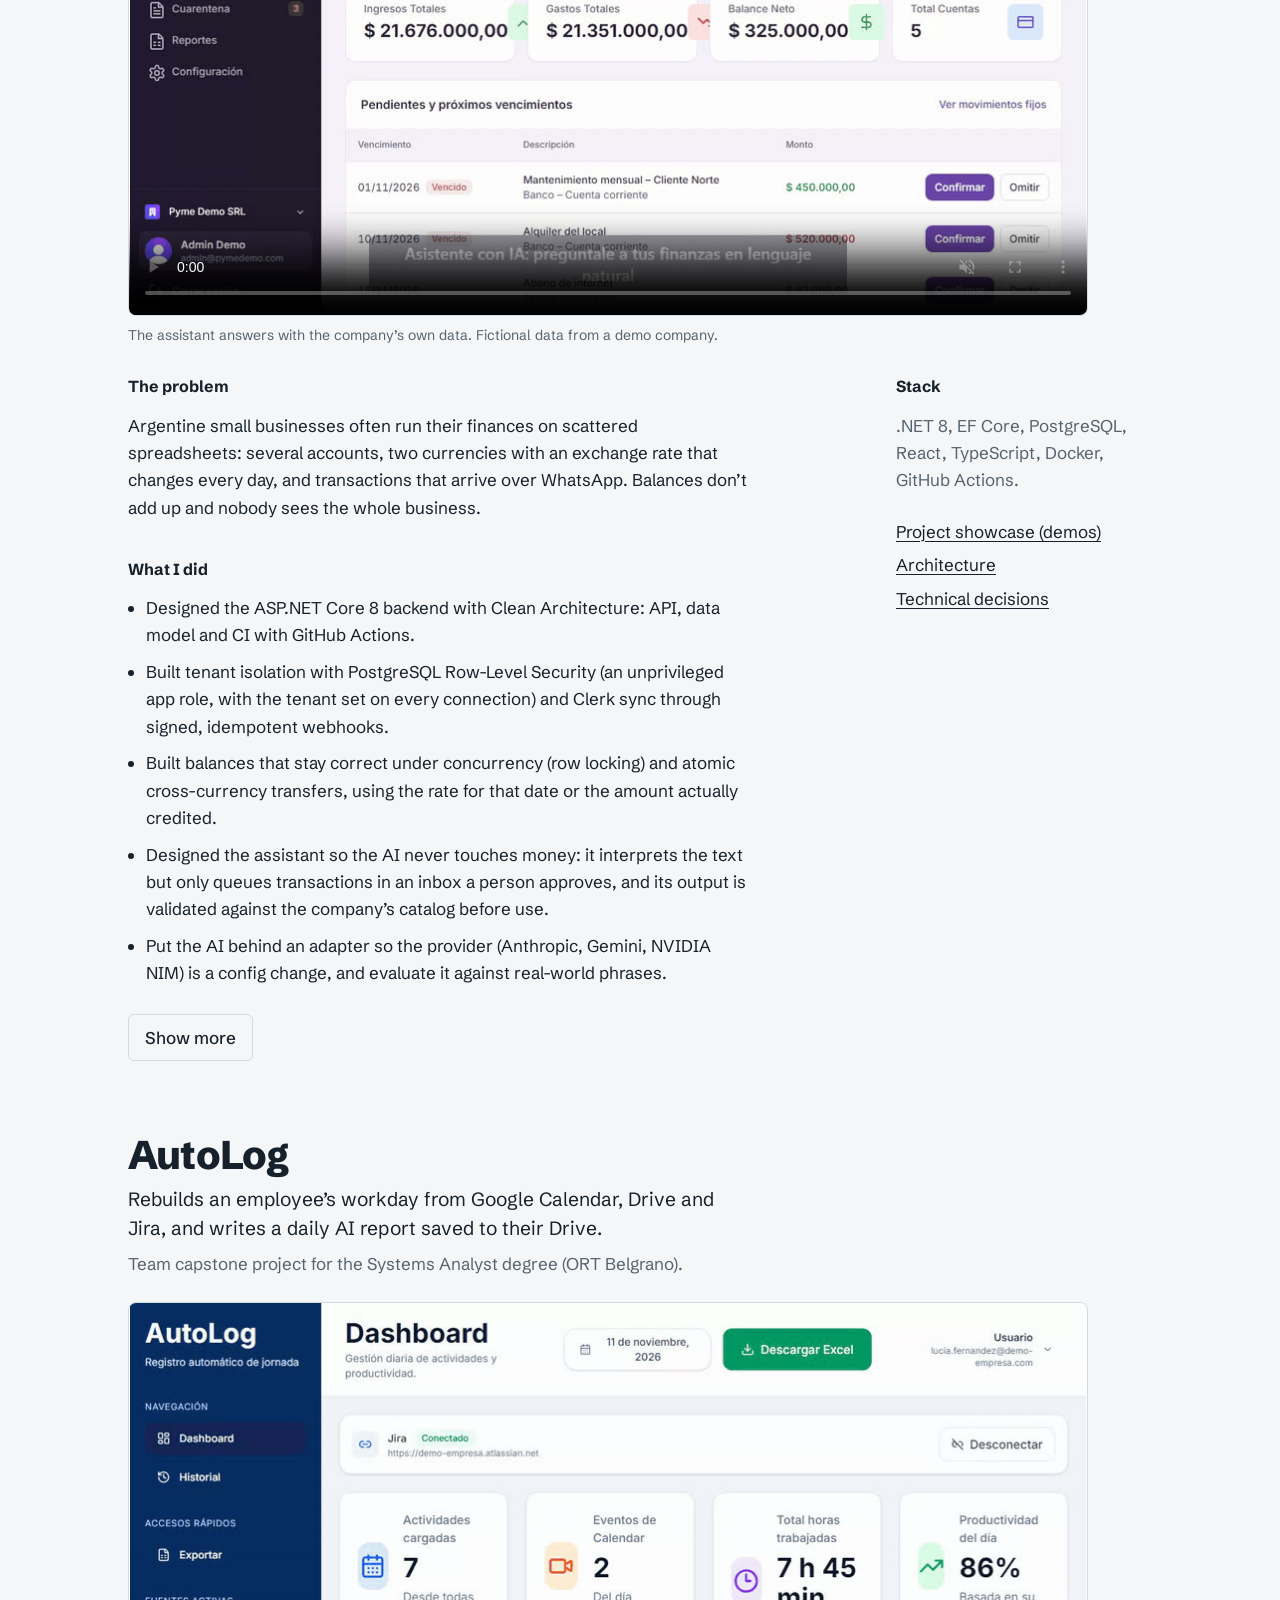
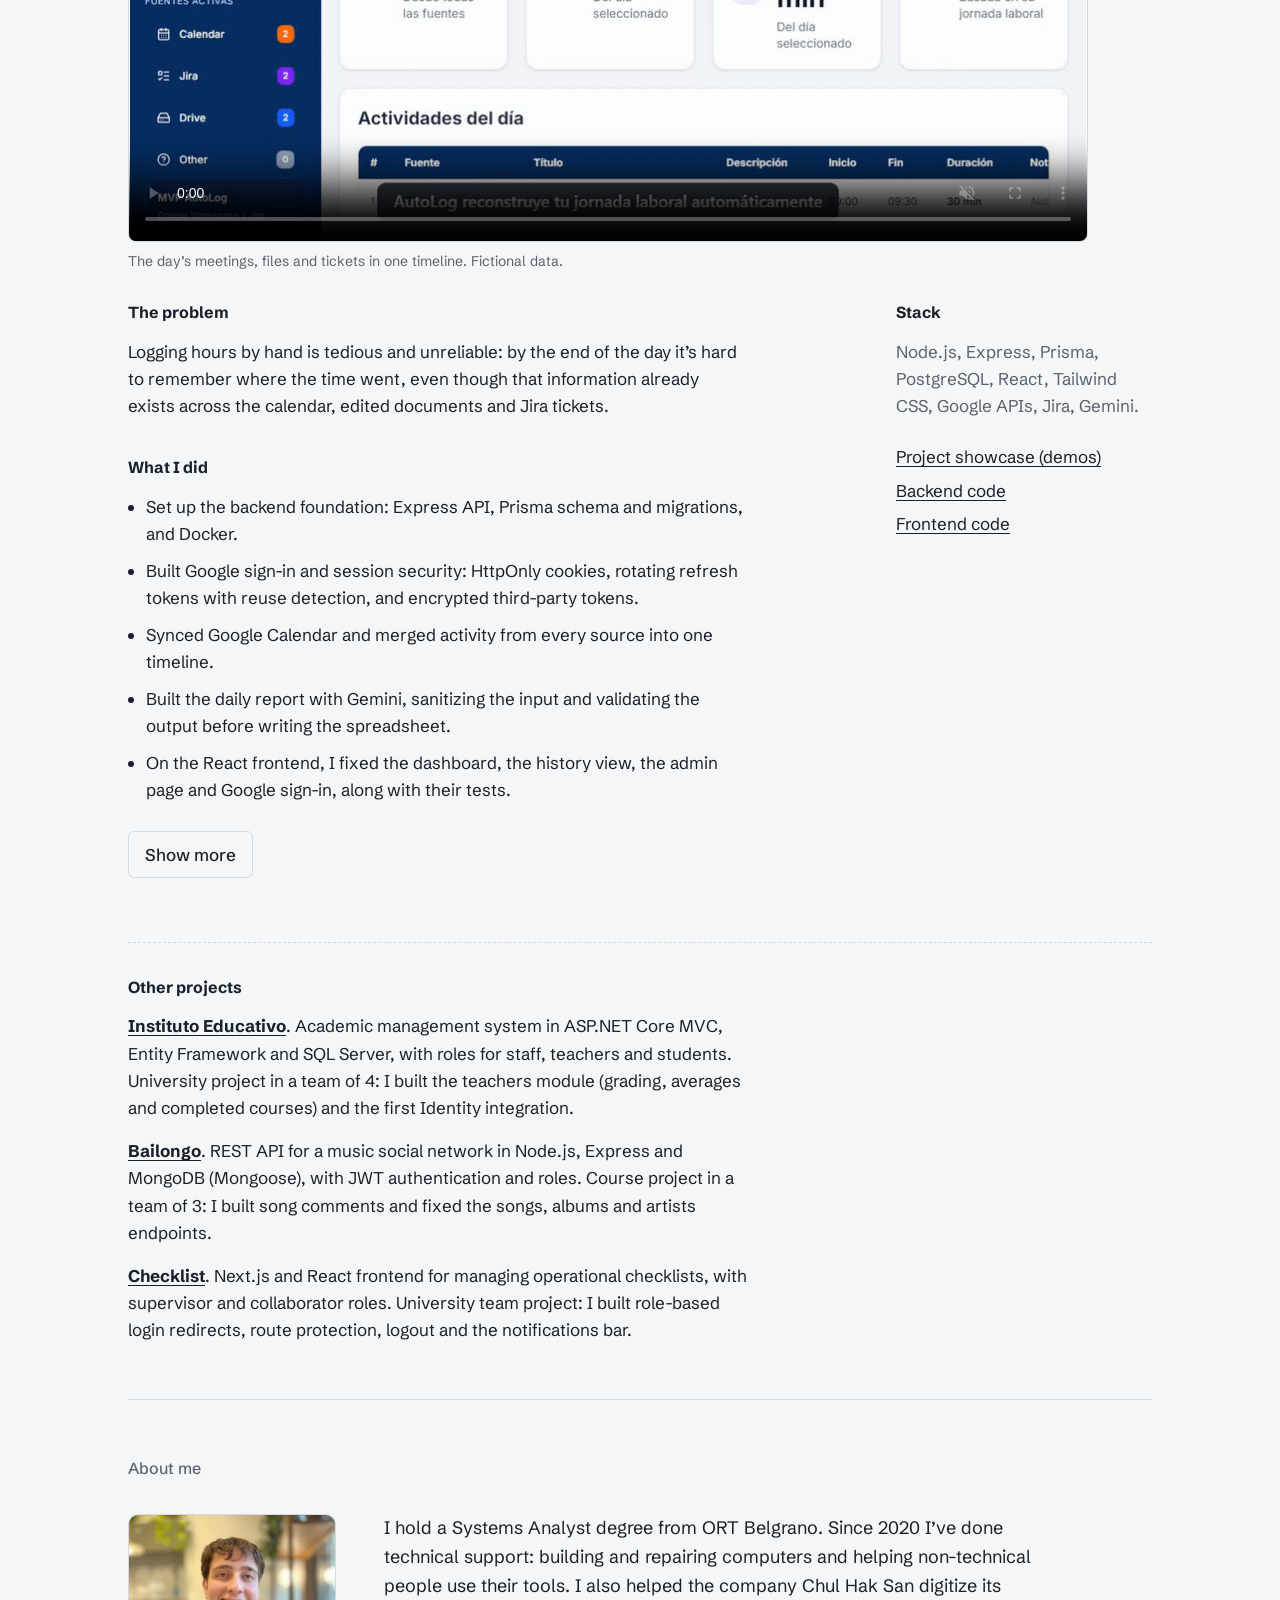
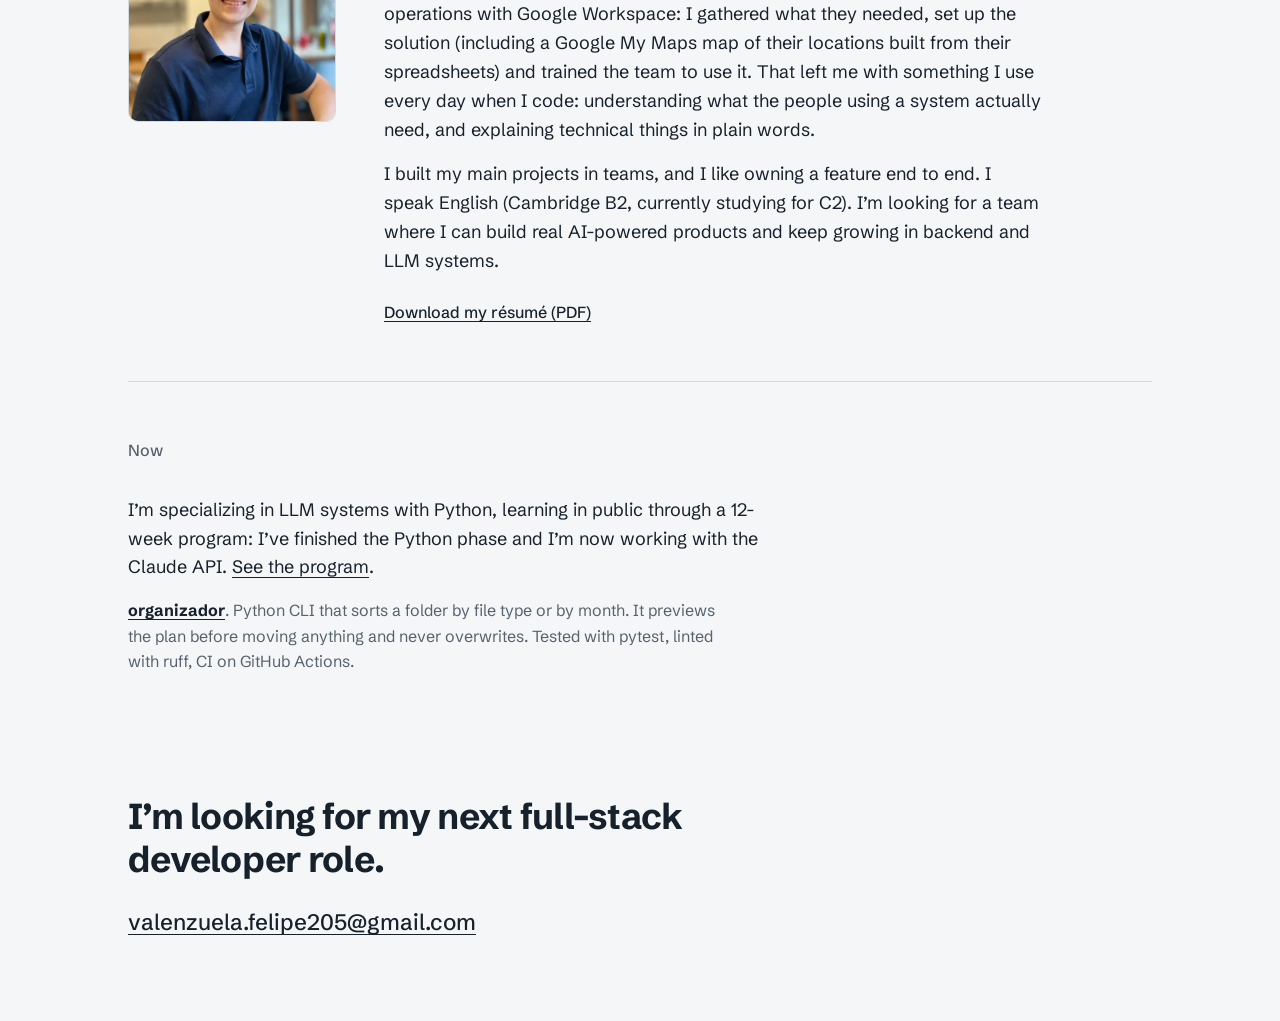
==== commit 6f132ffc: "Subir skills al inicio, agregar el frontend de AutoLog y corregir textos - Mueve la sección de herra" ====
--- a/index.html
+++ b/index.html
@@ -6,8 +6,11 @@
 <title>Felipe Valenzuela | Full-stack developer</title>
 <meta name="description" content="Desarrollador full-stack (.NET, Node.js, React) que integra IA en productos reales. Full-stack developer integrating AI into real products.">
 <meta property="og:title" content="Felipe Valenzuela | Full-stack developer">
-<meta property="og:description" content="Asistente Financiero, AutoLog y más: proyectos full-stack con IA.">
-<meta property="og:image" content="assets/af-asistente.jpg">
+<meta property="og:description" content="Proyectos full-stack con IA: Asistente Financiero, AutoLog y más. Full-stack projects with AI.">
+<meta property="og:image" content="https://felipevalenzuela00.github.io/assets/af-asistente.jpg">
+<meta property="og:url" content="https://felipevalenzuela00.github.io/">
+<meta property="og:type" content="website">
+<meta name="twitter:card" content="summary_large_image">
 <link rel="icon" href="data:image/svg+xml,%3Csvg xmlns='http://www.w3.org/2000/svg' viewBox='0 0 32 32'%3E%3Crect width='32' height='32' rx='6' fill='%2317212B'/%3E%3Ctext x='16' y='21.5' font-family='Arial' font-weight='700' font-size='14' fill='%23F4F6F7' text-anchor='middle'%3EFV%3C/text%3E%3C/svg%3E">
 <link rel="preconnect" href="https://fonts.googleapis.com">
 <link rel="preconnect" href="https://fonts.gstatic.com" crossorigin>
@@ -164,7 +167,7 @@
   .about p { max-width: 60ch; margin: 0 0 1rem; font-size: 1.125rem; }
   .about p:last-child { margin: 1.5rem 0 0; font-size: 1rem; font-weight: 500; }
   .tools { display: grid; gap: 1rem 2rem; margin: 0; }
-  @media (min-width: 40rem) { .tools { grid-template-columns: 9rem 1fr; } }
+  @media (min-width: 40rem) { .tools { grid-template-columns: 12rem 1fr; } }
   .tools dt { font-weight: 700; }
   .tools dd { margin: 0; color: var(--muted); }
 
@@ -244,6 +247,18 @@
       </div>
     </div>
 
+    <section class="skills" aria-labelledby="skills">
+      <h2 id="skills">Skills</h2>
+      <dl class="tools">
+        <dt>Backend</dt><dd>C#, .NET 8, Node.js, Express</dd>
+        <dt>Frontend</dt><dd>React, Next.js, TypeScript, Vite, Tailwind CSS</dd>
+        <dt><span data-l="es">Datos</span><span data-l="en">Data</span></dt><dd>PostgreSQL, SQL Server, MongoDB, EF Core, Prisma, Mongoose</dd>
+        <dt><span data-l="es">IA</span><span data-l="en">AI</span></dt><dd>Anthropic (Claude), Gemini, NVIDIA NIM</dd>
+        <dt><span data-l="es">Calidad y despliegue</span><span data-l="en">Quality and delivery</span></dt><dd>xUnit, Testcontainers, Jest, Vitest, Docker, GitHub Actions</dd>
+        <dt><span data-l="es">Aprendiendo</span><span data-l="en">Learning</span></dt><dd>Python (pytest, asyncio, pydantic), <span data-l="es">API de Claude</span><span data-l="en">Claude API</span></dd>
+      </dl>
+    </section>
+
     <section aria-labelledby="proyectos">
       <h2 id="proyectos"><span data-l="es">Proyectos</span><span data-l="en">Projects</span></h2>
 
@@ -255,7 +270,7 @@
         </p>
         <p class="context">
           <span data-l="es">Producto en desarrollo con Diego Scopetta, en camino a su beta.</span>
-          <span data-l="en">Product built with Diego Scopetta, heading to its beta.</span>
+          <span data-l="en">Product in development with Diego Scopetta, heading to its beta.</span>
         </p>
         <figure>
           <video src="assets/af-asistente.mp4" poster="assets/af-asistente.jpg" width="960" height="540" muted loop playsinline controls preload="metadata" data-autoplay></video>
@@ -375,7 +390,7 @@
             <h4>Stack</h4>
             <p>.NET 8, EF Core, PostgreSQL, React, TypeScript, Docker, GitHub Actions.</p>
             <ul>
-              <li><a href="https://github.com/FelipeValenzuela00/AsistenteFinanciero"><span data-l="es">Ver más demos</span><span data-l="en">More demos</span></a></li>
+              <li><a href="https://github.com/FelipeValenzuela00/AsistenteFinanciero"><span data-l="es">Vitrina del proyecto (demos)</span><span data-l="en">Project showcase (demos)</span></a></li>
               <li><a href="https://github.com/FelipeValenzuela00/AsistenteFinanciero/blob/main/docs/arquitectura.md"><span data-l="es">Arquitectura</span><span data-l="en">Architecture</span></a></li>
               <li><a href="https://github.com/FelipeValenzuela00/AsistenteFinanciero/tree/main/docs/decisiones"><span data-l="es">Decisiones técnicas</span><span data-l="en">Technical decisions</span></a></li>
             </ul>
@@ -390,7 +405,7 @@
           <span data-l="en">Rebuilds an employee’s workday from Google Calendar, Drive and Jira, and writes a daily AI report saved to their Drive.</span>
         </p>
         <p class="context">
-          <span data-l="es">Proyecto final de Analista en Sistemas (ORT Belgrano), en equipo.</span>
+          <span data-l="es">Proyecto final de Analista de Sistemas (ORT Belgrano), en equipo.</span>
           <span data-l="en">Team capstone project for the Systems Analyst degree (ORT Belgrano).</span>
         </p>
         <figure>
@@ -484,10 +499,11 @@
           </div>
           <div class="side">
             <h4>Stack</h4>
-            <p>Node.js, Express, Prisma, PostgreSQL, React, Tailwind CSS, Google APIs, Jira.</p>
+            <p>Node.js, Express, Prisma, PostgreSQL, React, Tailwind CSS, Google APIs, Jira, Gemini.</p>
             <ul>
-              <li><a href="https://github.com/FelipeValenzuela00/AutoLog"><span data-l="es">Ver más demos</span><span data-l="en">More demos</span></a></li>
+              <li><a href="https://github.com/FelipeValenzuela00/AutoLog"><span data-l="es">Vitrina del proyecto (demos)</span><span data-l="en">Project showcase (demos)</span></a></li>
               <li><a href="https://github.com/LicFuraca/proyecto-final-back"><span data-l="es">Código del backend</span><span data-l="en">Backend code</span></a></li>
+              <li><a href="https://github.com/Equipo-4-ORT/proyecto-final-front"><span data-l="es">Código del frontend</span><span data-l="en">Frontend code</span></a></li>
             </ul>
           </div>
         </div>
@@ -544,18 +560,6 @@
         <span data-l="en">Python CLI that sorts a folder by file type or by month. It previews the plan before moving anything and never overwrites. Tested with pytest, linted with ruff, CI on GitHub Actions.</span>
       </p>
     </section>
-
-    <section aria-labelledby="herramientas">
-      <h2 id="herramientas"><span data-l="es">Herramientas</span><span data-l="en">Tools</span></h2>
-      <dl class="tools">
-        <dt>Backend</dt><dd>C#, .NET 8, Node.js, Express</dd>
-        <dt>Frontend</dt><dd>React, Next.js, TypeScript, Vite, Tailwind CSS</dd>
-        <dt><span data-l="es">Datos</span><span data-l="en">Data</span></dt><dd>PostgreSQL, SQL Server, MongoDB, EF Core, Prisma, Mongoose</dd>
-        <dt><span data-l="es">IA</span><span data-l="en">AI</span></dt><dd>Gemini, NVIDIA NIM</dd>
-        <dt><span data-l="es">Calidad y despliegue</span><span data-l="en">Quality and delivery</span></dt><dd>xUnit, Testcontainers, Jest, Vitest, Docker, GitHub Actions</dd>
-        <dt><span data-l="es">Aprendiendo</span><span data-l="en">Learning</span></dt><dd>Python (pytest, asyncio, pydantic), <span data-l="es">API de Claude</span><span data-l="en">Claude API</span></dd>
-      </dl>
-    </section>
   </main>
 
   <footer class="end">
